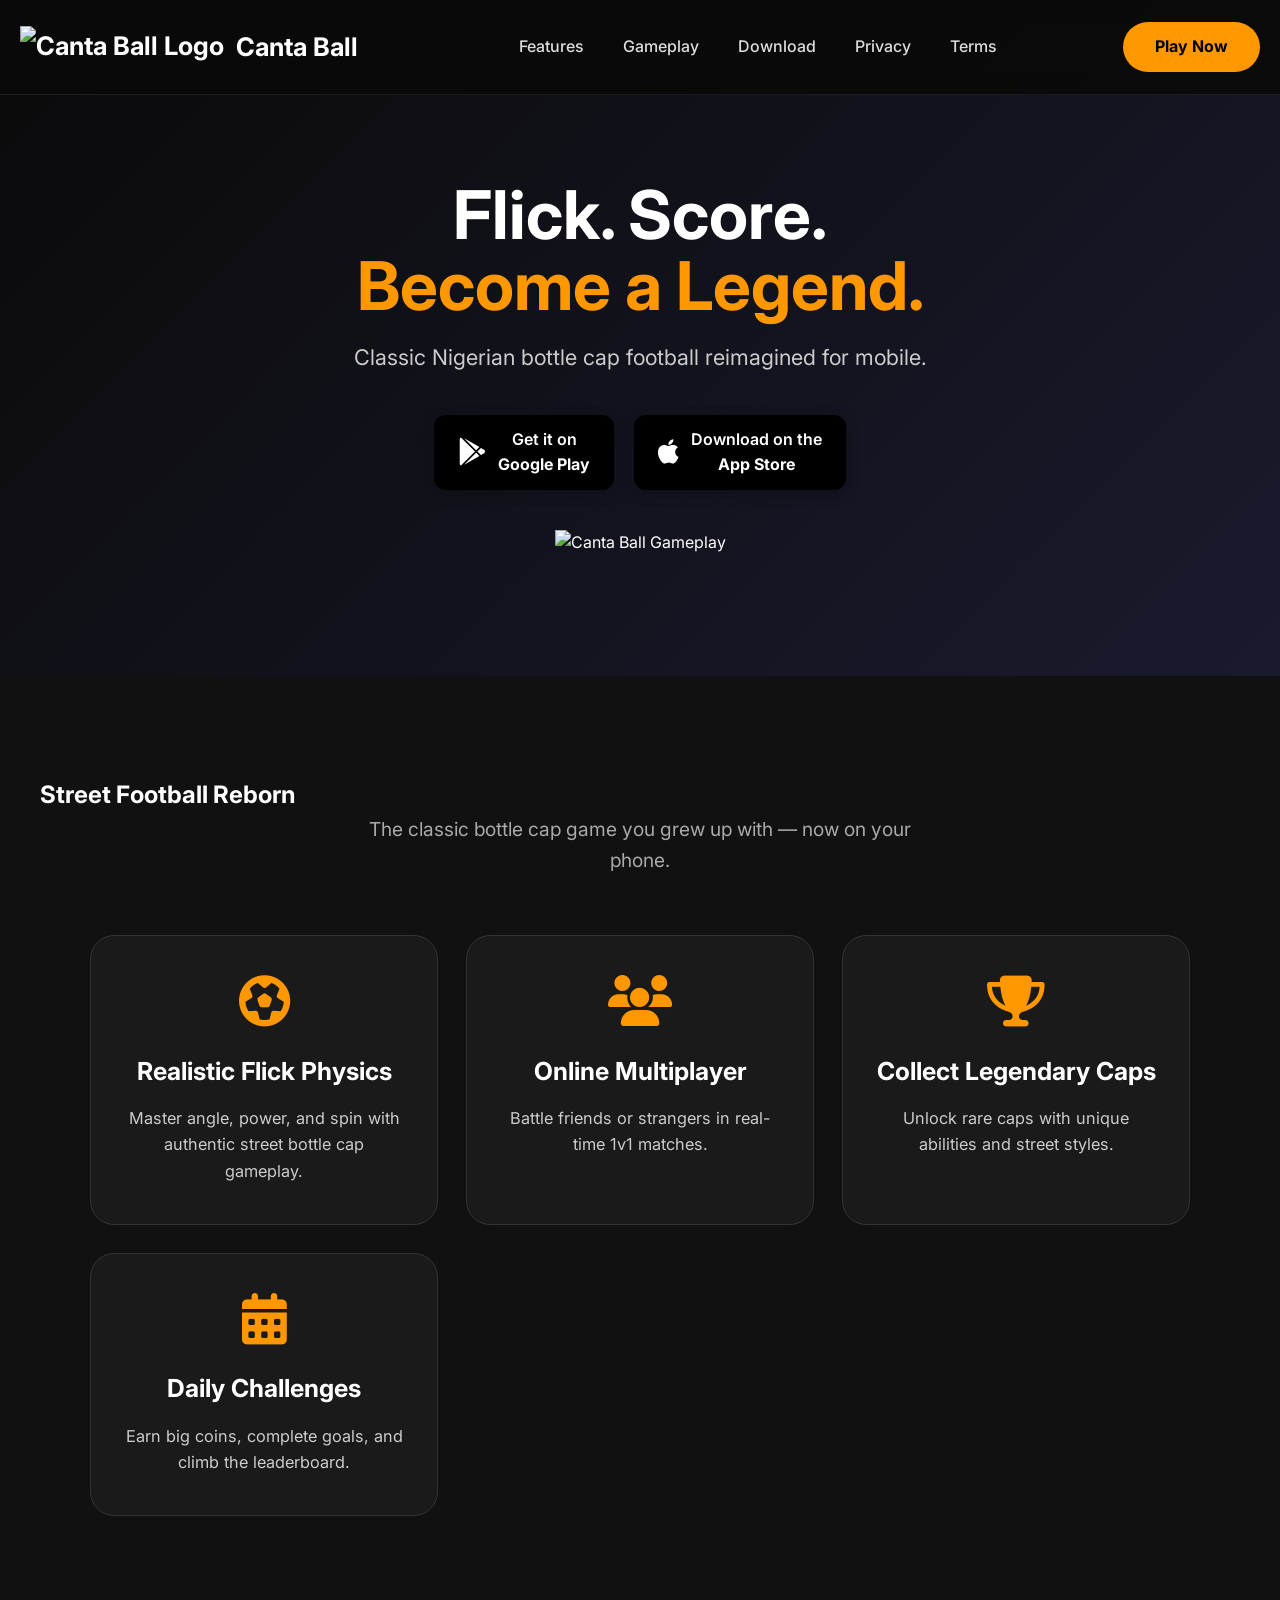
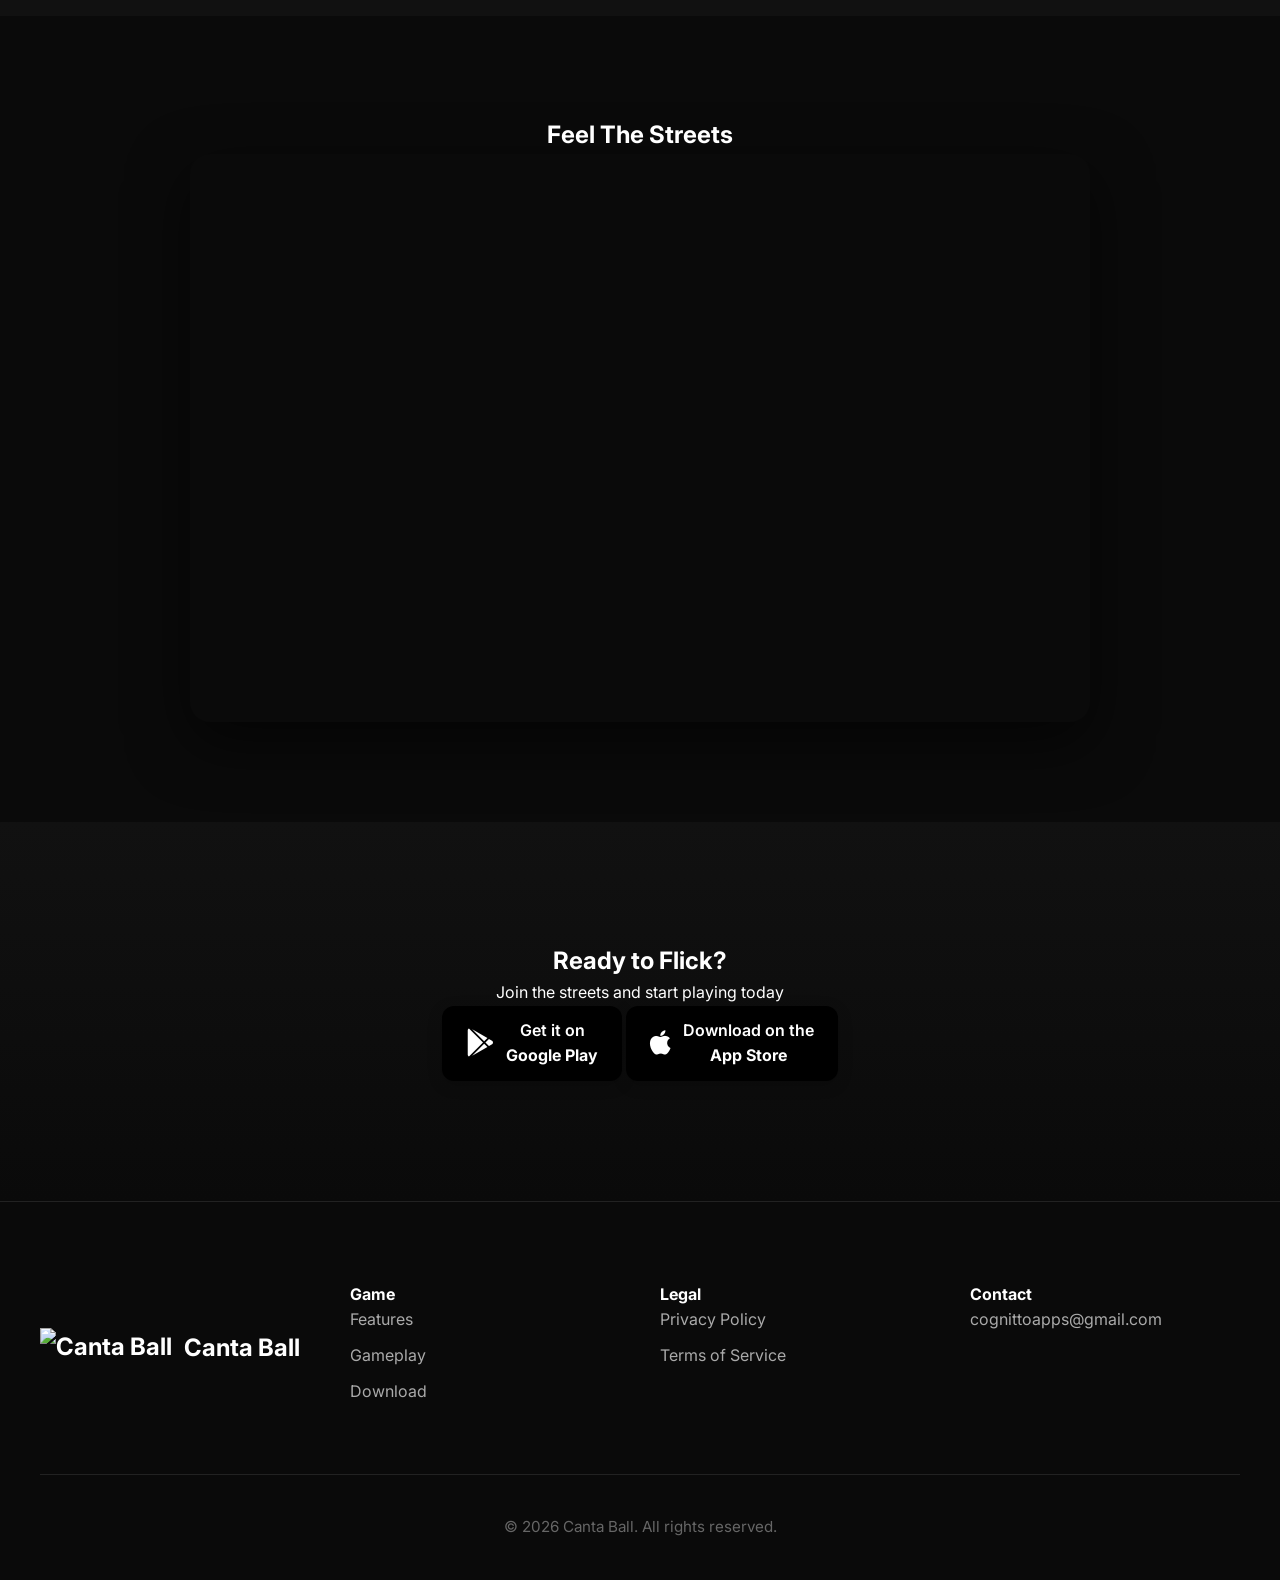
==== index.html @ 07be620b "first commit" ====
<!DOCTYPE html>
<html lang="en">

<head>
    <meta charset="UTF-8">
    <meta name="viewport" content="width=device-width, initial-scale=1.0">
    <title>Canta Ball - Street Bottle Cap Football</title>
    <link rel="stylesheet" href="style.css">
    <link href="https://fonts.googleapis.com/css2?family=Inter:wght@400;500;600;700&family=Press+Start+2P&display=swap"
        rel="stylesheet">
    <link rel="stylesheet" href="https://cdnjs.cloudflare.com/ajax/libs/font-awesome/6.5.0/css/all.min.css">
</head>

<body>
    <!-- HEADER -->
    <header>
        <div class="container">
            <div class="logo">
                <img src="assets/canta-ball-logo.png" alt="Canta Ball Logo">
                <span>Canta Ball</span>
            </div>
            <nav>
                <a href="#features">Features</a>
                <a href="#gameplay">Gameplay</a>
                <a href="#download">Download</a>
                <a href="privacy.html">Privacy</a>
                <a href="terms.html">Terms</a>
            </nav>
            <a href="#download" class="btn-primary">Play Now</a>
        </div>
    </header>

    <!-- HERO -->
    <section class="hero">
        <div class="container">
            <div class="hero-content">
                <h1>Flick. Score.<br><span class="accent">Become a Legend.</span></h1>
                <p class="tagline">Classic Nigerian bottle cap football reimagined for mobile.</p>

                <div class="hero-buttons">
                    <a href="https://play.google.com/store/apps/details?id=com.destiny.cantaball"
                        class="store-btn playstore" target="_blank">
                        <i class="fab fa-google-play"></i>
                        <span>Get it on<br><strong>Google Play</strong></span>
                    </a>
                    <a href="https://apps.apple.com/app/canta-ball" class="store-btn appstore" target="_blank">
                        <i class="fab fa-apple"></i>
                        <span>Download on the<br><strong>App Store</strong></span>
                    </a>
                </div>
            </div>
            <div class="hero-image">
                <img src="assets/hero-phone.png" alt="Canta Ball Gameplay">
            </div>
        </div>
    </section>

    <!-- STREET FOOTBALL REBORN -->
    <section id="features" class="features">
        <div class="container">
            <h2>Street Football Reborn</h2>
            <p class="section-subtitle">The classic bottle cap game you grew up with — now on your phone.</p>

            <div class="features-grid">
                <div class="feature-card">
                    <i class="fas fa-futbol"></i>
                    <h3>Realistic Flick Physics</h3>
                    <p>Master angle, power, and spin with authentic street bottle cap gameplay.</p>
                </div>

                <div class="feature-card">
                    <i class="fas fa-users"></i>
                    <h3>Online Multiplayer</h3>
                    <p>Battle friends or strangers in real-time 1v1 matches.</p>
                </div>

                <div class="feature-card">
                    <i class="fas fa-trophy"></i>
                    <h3>Collect Legendary Caps</h3>
                    <p>Unlock rare caps with unique abilities and street styles.</p>
                </div>

                <div class="feature-card">
                    <i class="fas fa-calendar-alt"></i>
                    <h3>Daily Challenges</h3>
                    <p>Earn big coins, complete goals, and climb the leaderboard.</p>
                </div>
            </div>
        </div>
    </section>

    <!-- GAMEPLAY VIDEO -->
    <section id="gameplay" class="gameplay">
        <div class="container">
            <h2>Feel The Streets</h2>
            <div class="video-container">
                <iframe width="100%" height="560" src="https://www.youtube.com/embed/FqiRMQtnHMs"
                    title="Canta Ball Gameplay" frameborder="0"
                    allow="accelerometer; autoplay; clipboard-write; encrypted-media; gyroscope; picture-in-picture"
                    allowfullscreen>
                </iframe>
            </div>
        </div>
    </section>

    <!-- DOWNLOAD -->
    <section id="download" class="download">
        <div class="container">
            <h2>Ready to Flick?</h2>
            <p class="subtitle">Join the streets and start playing today</p>

            <div class="download-buttons">
                <a href="https://play.google.com/store/apps/details?id=com.destiny.cantaball"
                    class="store-btn playstore" target="_blank">
                    <i class="fab fa-google-play"></i>
                    <span>Get it on<br><strong>Google Play</strong></span>
                </a>
                <a href="https://apps.apple.com/app/canta-ball" class="store-btn appstore" target="_blank">
                    <i class="fab fa-apple"></i>
                    <span>Download on the<br><strong>App Store</strong></span>
                </a>
            </div>
        </div>
    </section>

    <!-- FOOTER -->
    <footer>
        <div class="container">
            <div class="footer-grid">
                <div class="footer-logo">
                    <img src="assets/canta-ball-logo.png" alt="Canta Ball">
                    <span>Canta Ball</span>
                </div>

                <div>
                    <h4>Game</h4>
                    <a href="#features">Features</a>
                    <a href="#gameplay">Gameplay</a>
                    <a href="#download">Download</a>
                </div>

                <div>
                    <h4>Legal</h4>
                    <a href="privacy.html">Privacy Policy</a>
                    <a href="terms.html">Terms of Service</a>
                </div>

                <div>
                    <h4>Contact</h4>
                    <a href="mailto:cognittoapps@gmail.com">cognittoapps@gmail.com</a>
                </div>
            </div>

            <div class="footer-bottom">
                <p>&copy; 2026 Canta Ball. All rights reserved.</p>
            </div>
        </div>
    </footer>

    <script src="script.js"></script>
</body>

</html>
---- style.css ----
* {
  margin: 0;
  padding: 0;
  box-sizing: border-box;
}

body {
  font-family: 'Inter', sans-serif;
  background: #0a0a0a;
  color: #fff;
  line-height: 1.6;
}

.container {
  max-width: 1280px;
  margin: 0 auto;
  padding: 0 20px;
}

/* Header */
header {
  background: rgba(10, 10, 10, 0.95);
  backdrop-filter: blur(12px);
  position: fixed;
  width: 100%;
  z-index: 1000;
  border-bottom: 1px solid rgba(255,255,255,0.08);
}

header .container {
  display: flex;
  justify-content: space-between;
  align-items: center;
  padding: 1.4rem 20px;
}

.logo {
  display: flex;
  align-items: center;
  gap: 12px;
  font-weight: 700;
  font-size: 1.6rem;
}

.logo img {
  height: 42px;
}

nav a {
  color: #ddd;
  text-decoration: none;
  margin-left: 2.2rem;
  font-weight: 500;
  transition: color 0.3s;
}

nav a:hover {
  color: #ff9800;
}

.btn-primary {
  background: #ff9800;
  color: #000;
  padding: 12px 32px;
  border-radius: 50px;
  text-decoration: none;
  font-weight: 700;
  transition: all 0.3s;
}

.btn-primary:hover {
  background: #ffb74d;
  transform: translateY(-2px);
}

/* Hero */
.hero {
  padding: 180px 20px 120px;
  background: linear-gradient(135deg, #0a0a0a 0%, #1a1a2e 100%);
  text-align: center;
}

.hero h1 {
  font-size: 4.2rem;
  line-height: 1.05;
  margin-bottom: 1.2rem;
}

.accent {
  color: #ff9800;
}

.tagline {
  font-size: 1.35rem;
  color: #ccc;
  max-width: 600px;
  margin: 0 auto 40px;
}

.hero-buttons {
  display: flex;
  gap: 20px;
  justify-content: center;
  flex-wrap: wrap;
  margin-bottom: 40px;
}

.store-btn img {
  height: 56px;
  border-radius: 12px;
  transition: transform 0.3s;
}

.store-btn:hover img {
  transform: scale(1.05);
}

/* Features */
/* Features Section - 2x2 Grid */
.features {
  padding: 100px 20px;
  background: #111;
}

.section-subtitle {
  text-align: center;
  font-size: 1.2rem;
  color: #aaa;
  max-width: 600px;
  margin: 0 auto 60px;
}

.features-grid {
  display: grid;
  grid-template-columns: repeat(auto-fit, minmax(320px, 1fr));
  gap: 28px;
  max-width: 1100px;
  margin: 0 auto;
}

.feature-card {
  background: #1a1a1a;
  padding: 40px 32px;
  border-radius: 24px;
  border: 1px solid #333;
  transition: all 0.4s ease;
  text-align: center;
  height: 100%;
}

.feature-card:hover {
  transform: translateY(-12px);
  border-color: #ff9800;
  box-shadow: 0 15px 40px rgba(255, 152, 0, 0.18);
}

.feature-card i {
  font-size: 3.2rem;
  color: #ff9800;
  margin-bottom: 24px;
  display: block;
}

.feature-card h3 {
  font-size: 1.55rem;
  margin-bottom: 14px;
  color: #fff;
}

.feature-card p {
  color: #ccc;
  font-size: 1.02rem;
  line-height: 1.6;
}

/* Store Buttons */
.store-btn {
  display: inline-flex;
  align-items: center;
  gap: 12px;
  background: #fff;
  color: #000;
  padding: 12px 24px;
  border-radius: 12px;
  text-decoration: none;
  font-weight: 600;
  transition: all 0.3s;
  box-shadow: 0 4px 15px rgba(0,0,0,0.2);
}

.store-btn:hover {
  transform: translateY(-3px);
  box-shadow: 0 8px 25px rgba(0,0,0,0.3);
}

.store-btn i {
  font-size: 28px;
}

.playstore { background: #000; color: #fff; }
.appstore { background: #000; color: #fff; }

/* Video Section */
.gameplay {
  padding: 100px 20px;
  background: #0a0a0a;
  text-align: center;
}

.video-container {
  max-width: 900px;
  margin: 0 auto;
  border-radius: 20px;
  overflow: hidden;
  box-shadow: 0 20px 60px rgba(0,0,0,0.6);
}

/* Download */
.download {
  padding: 120px 20px;
  text-align: center;
  background: linear-gradient(to bottom, #111, #0a0a0a);
}

/* Footer */
footer {
  background: #0a0a0a;
  padding: 80px 20px 40px;
  border-top: 1px solid #222;
}

.footer-grid {
  display: grid;
  grid-template-columns: repeat(auto-fit, minmax(200px, 1fr));
  gap: 40px;
  margin-bottom: 60px;
}

.footer-logo {
  display: flex;
  align-items: center;
  gap: 12px;
  font-size: 1.5rem;
  font-weight: 700;
}

.footer-logo img {
  height: 40px;
}

footer a {
  color: #aaa;
  text-decoration: none;
  display: block;
  margin-bottom: 10px;
}

footer a:hover {
  color: #ff9800;
}

.footer-bottom {
  text-align: center;
  padding-top: 40px;
  border-top: 1px solid #222;
  color: #666;
  font-size: 0.95rem;
}
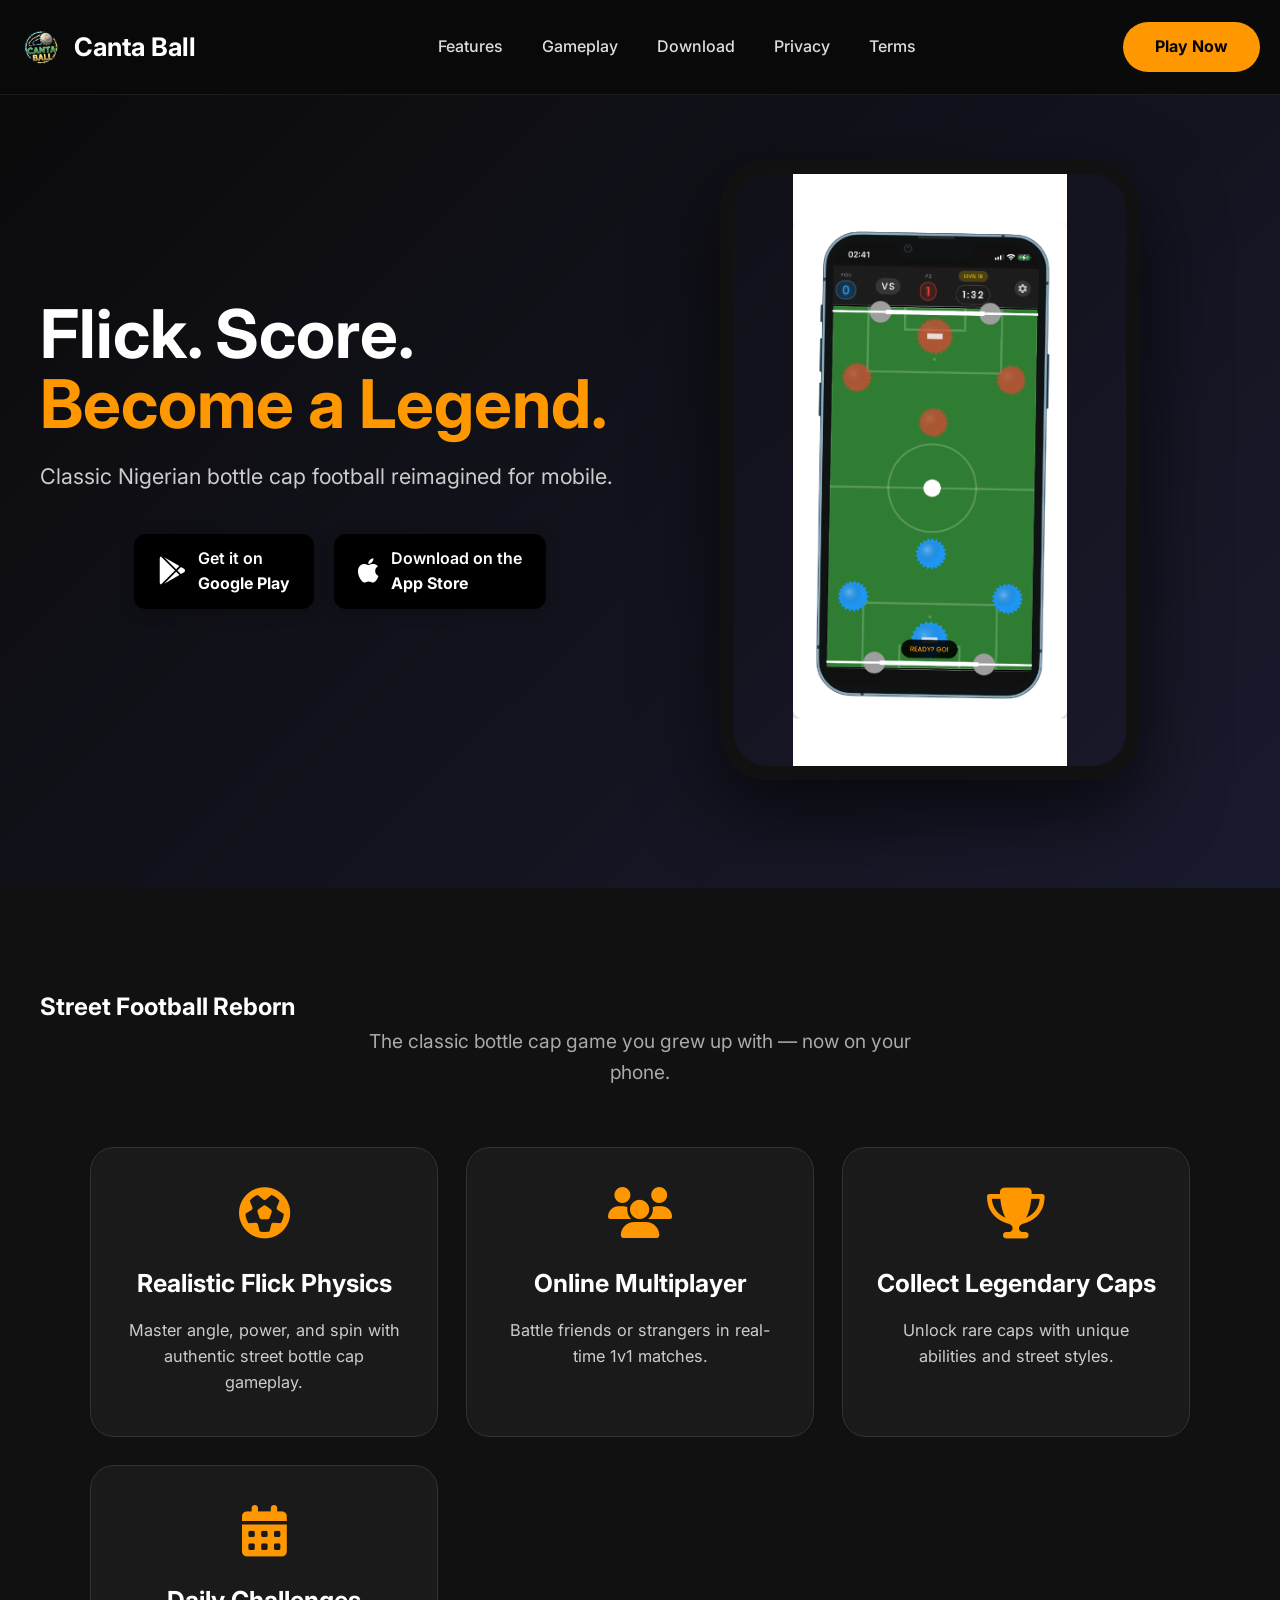
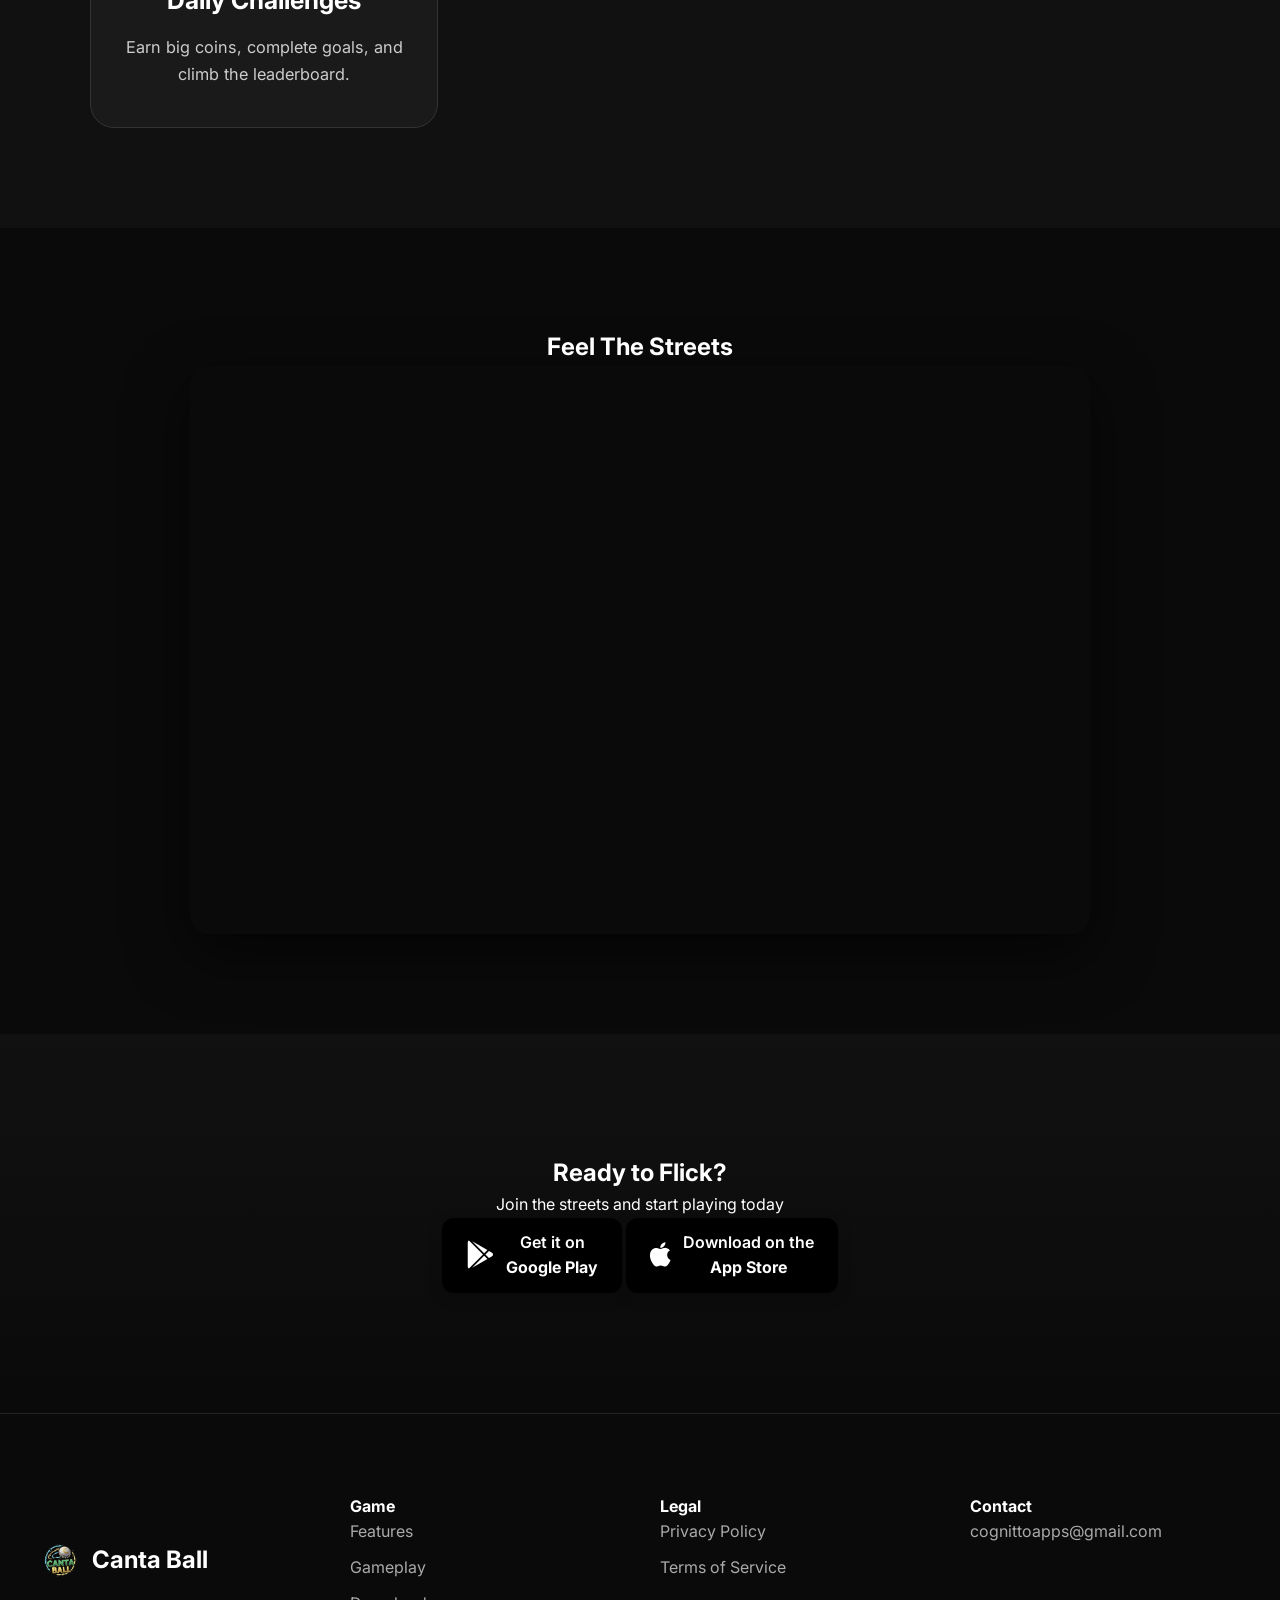
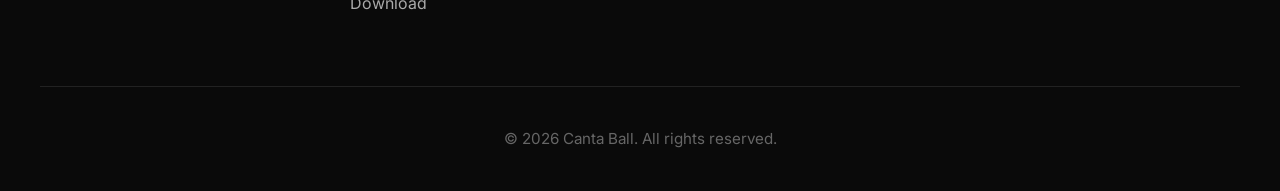
==== commit 461be105: "updated app logo" ====
--- a/index.html
+++ b/index.html
@@ -16,7 +16,7 @@
     <header>
         <div class="container">
             <div class="logo">
-                <img src="assets/canta-ball-logo.png" alt="Canta Ball Logo">
+                <img src="canta-ball-logo.png" alt="Canta Ball Logo">
                 <span>Canta Ball</span>
             </div>
             <nav>
@@ -50,7 +50,7 @@
                 </div>
             </div>
             <div class="hero-image">
-                <img src="assets/hero-phone.png" alt="Canta Ball Gameplay">
+                <img src="hero-phone.png" alt="Canta Ball Gameplay" loading="lazy">
             </div>
         </div>
     </section>
@@ -128,7 +128,7 @@
         <div class="container">
             <div class="footer-grid">
                 <div class="footer-logo">
-                    <img src="assets/canta-ball-logo.png" alt="Canta Ball">
+                    <img src="canta-ball-logo.png" alt="Canta Ball">
                     <span>Canta Ball</span>
                 </div>
 
--- a/style.css
+++ b/style.css
@@ -200,6 +200,58 @@
 .playstore { background: #000; color: #fff; }
 .appstore { background: #000; color: #fff; }
 
+.hero {
+  padding: 160px 20px 100px;
+  background: linear-gradient(135deg, #0a0a0a, #1a1a2e);
+  text-align: center;
+}
+
+.hero .container {
+  display: flex;
+  flex-direction: column;
+  align-items: center;
+  gap: 60px;
+}
+
+.hero-content {
+  max-width: 600px;
+}
+
+.hero-image {
+  max-width: 380px;
+  width: 100%;
+  margin: 0 auto;
+}
+
+.hero-image img {
+  width: 100%;
+  height: auto;
+  max-height: 620px;
+  object-fit: contain;
+  border-radius: 48px;
+  box-shadow: 0 30px 80px rgba(0, 0, 0, 0.65);
+  border: 14px solid #111;
+}
+
+/* Larger screens - side by side layout */
+@media (min-width: 992px) {
+  .hero .container {
+    flex-direction: row;
+    text-align: left;
+    gap: 80px;
+    align-items: center;
+  }
+  
+  .hero-content {
+    flex: 1;
+  }
+  
+  .hero-image {
+    flex: 1;
+    max-width: 420px;
+    margin: 0;
+  }
+}
 /* Video Section */
 .gameplay {
   padding: 100px 20px;
